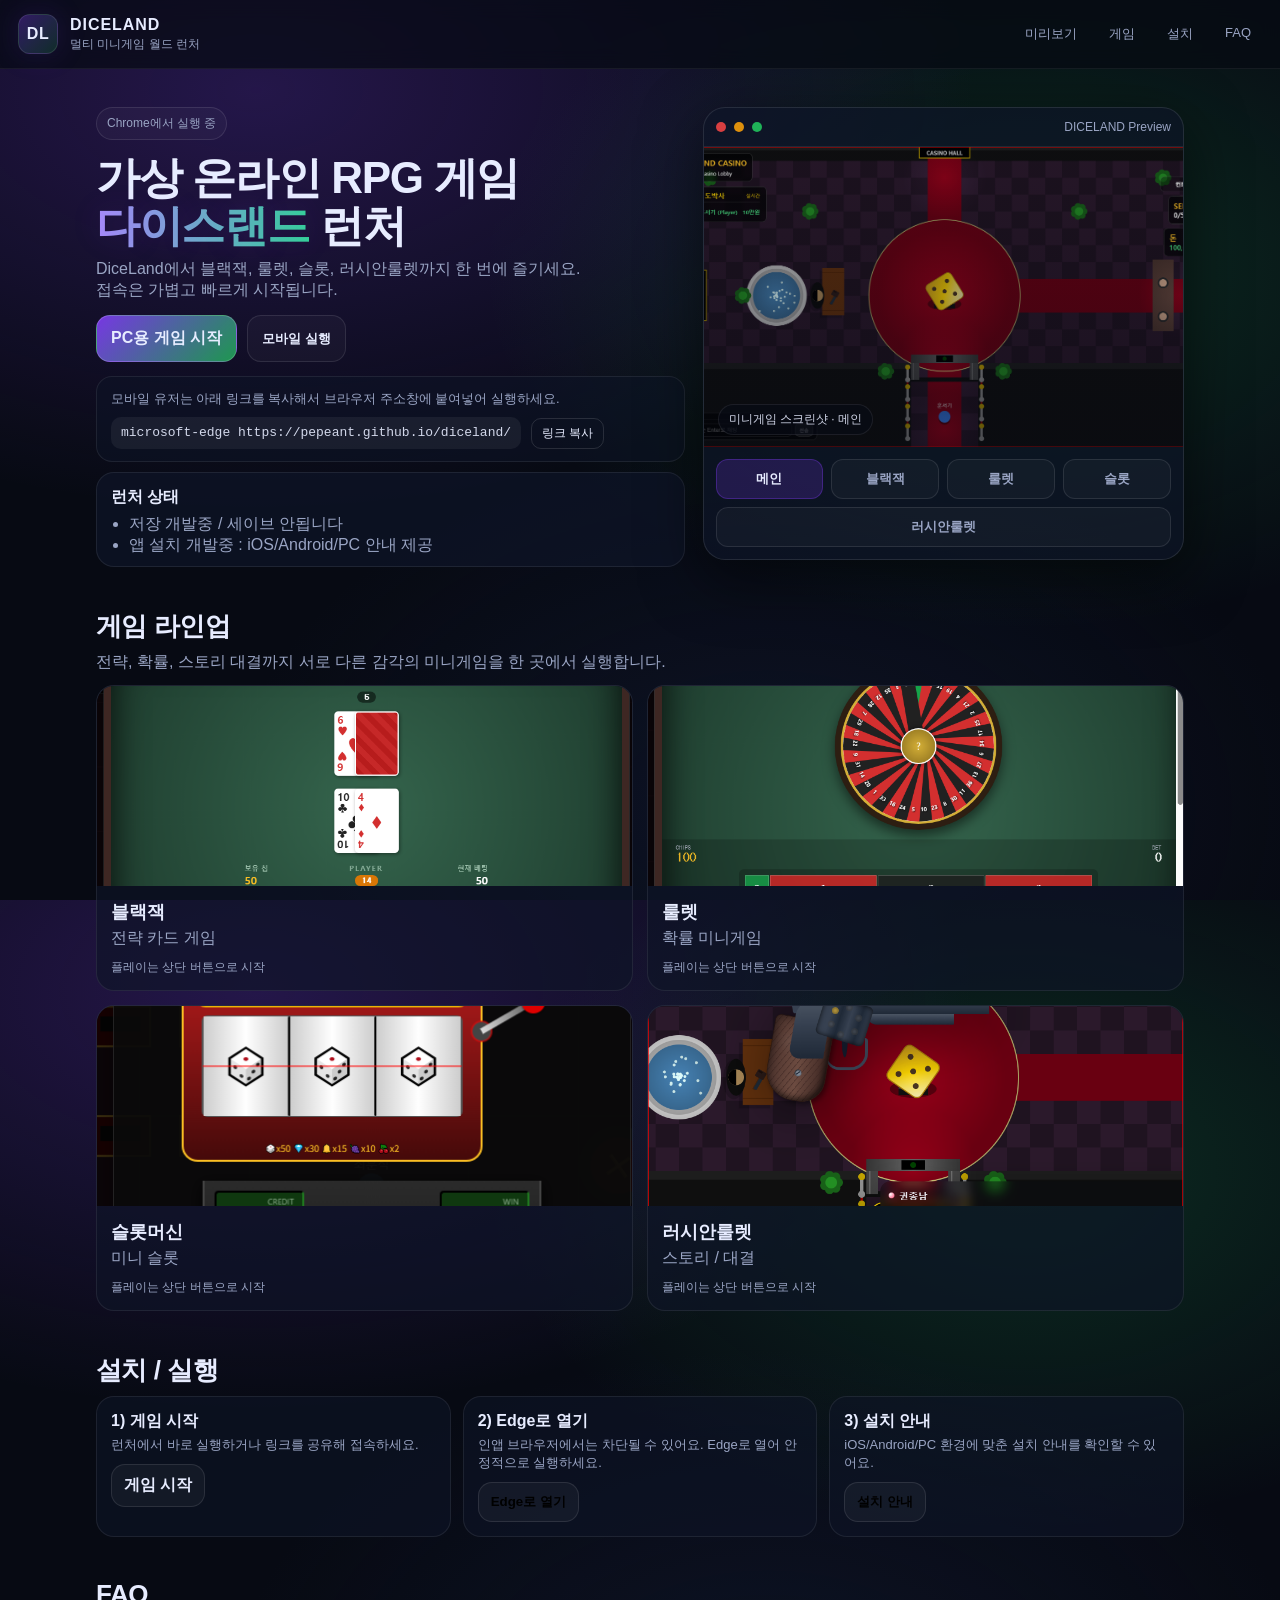
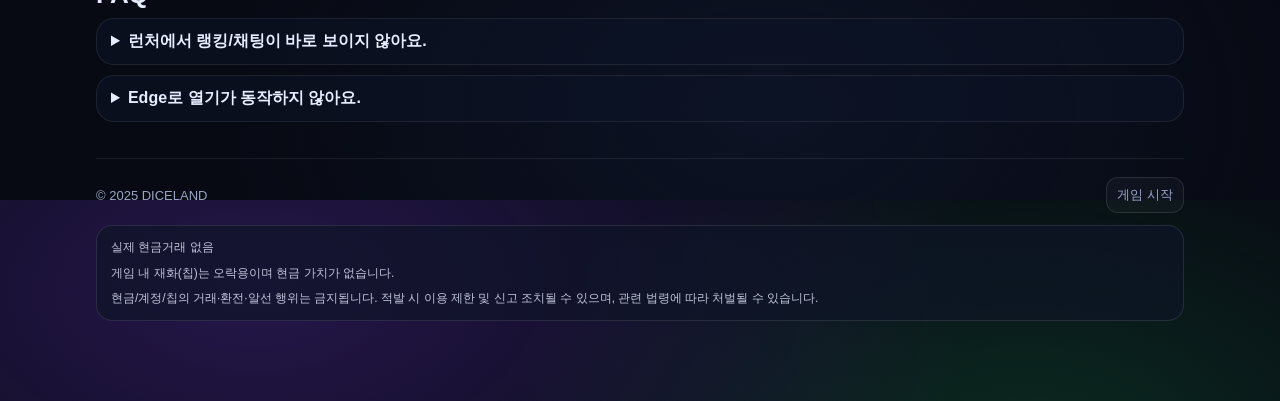
==== start/index.html @ db5bb05f "Add files via upload" ====
<!doctype html>
<html lang="ko">
<head>
  <meta charset="utf-8" />
  <meta name="viewport" content="width=device-width,initial-scale=1,viewport-fit=cover" />
  <title>DiceLand 공식 런처</title>
  <meta name="description" content="다이스랜드 가상 카지노 DiceLand 런처. 플레이/랭킹/채팅을 게임 안에서 즐기세요." />
  <meta property="og:title" content="DiceLand 공식 런처" />
  <meta property="og:description" content="다이스랜드 가상 카지노 DiceLand 런처. 앱처럼 바로 실행하세요." />
  <meta property="og:image" content="./assets/Mainscreen.PNG" />
  <link rel="stylesheet" href="./launcher.css" />
</head>
<body>
  <header class="top">
    <div class="brand">
      <div class="logo" aria-hidden="true">DL</div>
      <div class="title">
        <div class="name">DICELAND</div>
        <div class="tag">멀티 미니게임 월드 런처</div>
      </div>
    </div>

    <nav class="nav">
      <a href="#preview" class="navLink">미리보기</a>
      <a href="#games" class="navLink">게임</a>
      <a href="#install" class="navLink">설치</a>
      <a href="#faq" class="navLink">FAQ</a>
    </nav>
  </header>

  <main class="wrap">
    <section class="hero" id="preview">
      <div class="heroText">
        <div class="pill" id="envPill">브라우저 환경 확인 중...</div>
        <h1 class="h1">
          가상 온라인 RPG 게임<br />
           <span class="glow">다이스랜드</span> 런처
        </h1>
        <p class="sub">
          DiceLand에서 블랙잭, 룰렛, 슬롯, 러시안룰렛까지 한 번에 즐기세요.
          접속은 가볍고 빠르게 시작됩니다.
        </p>

        <div class="btnRow">
          <a class="btn primary" id="btnPc" href="https://pepeant.github.io/diceland/" rel="noopener">
            PC용 게임 시작
          </a>

          <button class="btn secondary" id="btnMobile" type="button">
            모바일 실행
          </button>
        </div>

        <div class="linkGuide">
          모바일 유저는 아래 링크를 복사해서
          브라우저 주소창에 붙여넣어 실행하세요.
          <div class="linkRow">
            <span class="gameLink">microsoft-edge https://pepeant.github.io/diceland/</span>
            <button class="linkCopy" id="btnCopy" type="button">링크 복사</button>
          </div>
        </div>

        <div class="note">
          <div class="noteTitle">런처 상태</div>
          <ul class="noteList">
            <li>저장    개발중 / 세이브 안됩니다 </li>
            <li>앱 설치 개발중 : iOS/Android/PC 안내 제공</li>
          </ul>
        </div>
      </div>

      <div class="heroCard" aria-label="DiceLand 미리보기">
        <div class="cardTop">
          <div class="dot red"></div>
          <div class="dot yellow"></div>
          <div class="dot green"></div>
          <div class="cardTitle">DICELAND Preview</div>
        </div>

        <div class="shot">
          <img id="heroShot" src="./assets/Mainscreen.PNG" alt="DiceLand 메인 화면" />
          <div class="shotOverlay"></div>
          <div class="shotCaption" id="shotCaption">미니게임 스크린샷 · 메인</div>
        </div>

        <div class="shotTabs" id="shotTabs">
          <button class="tab active" data-shot="main" type="button">메인</button>
          <button class="tab" data-shot="blackjack" type="button">블랙잭</button>
          <button class="tab" data-shot="roulette" type="button">룰렛</button>
          <button class="tab" data-shot="slot" type="button">슬롯</button>
          <button class="tab" data-shot="russian" type="button">러시안룰렛</button>
        </div>
      </div>
    </section>

    <section id="games" class="section">
      <h2 class="h2">게임 라인업</h2>
      <p class="p">전략, 확률, 스토리 대결까지 서로 다른 감각의 미니게임을 한 곳에서 실행합니다.</p>

      <div class="gameGrid">
        <article class="gameCard">
          <img src="./assets/game1.PNG" alt="블랙잭 스크린샷" />
          <div class="gameBody">
            <div class="gameTitle">블랙잭</div>
            <div class="gameDesc">전략 카드 게임</div>
            <div class="gameHint">플레이는 상단 버튼으로 시작</div>
          </div>
        </article>

        <article class="gameCard">
          <img src="./assets/game2.PNG" alt="룰렛 스크린샷" />
          <div class="gameBody">
            <div class="gameTitle">룰렛</div>
            <div class="gameDesc">확률 미니게임</div>
            <div class="gameHint">플레이는 상단 버튼으로 시작</div>
          </div>
        </article>

        <article class="gameCard">
          <img src="./assets/game3.PNG" alt="슬롯머신 스크린샷" />
          <div class="gameBody">
            <div class="gameTitle">슬롯머신</div>
            <div class="gameDesc">미니 슬롯</div>
            <div class="gameHint">플레이는 상단 버튼으로 시작</div>
          </div>
        </article>

        <article class="gameCard">
          <img src="./assets/game4.PNG" alt="러시안룰렛 스크린샷" />
          <div class="gameBody">
            <div class="gameTitle">러시안룰렛</div>
            <div class="gameDesc">스토리 / 대결</div>
            <div class="gameHint">플레이는 상단 버튼으로 시작</div>
          </div>
        </article>
      </div>
    </section>

    <section id="install" class="section">
      <h2 class="h2">설치 / 실행</h2>

      <div class="cards">
        <div class="miniCard">
          <div class="miniTitle">1) 게임 시작</div>
          <div class="miniText">런처에서 바로 실행하거나 링크를 공유해 접속하세요.</div>
          <a class="miniBtn" href="microsoft-edge https://pepeant.github.io/diceland/" rel="noopener">게임 시작</a>
        </div>

        <div class="miniCard">
          <div class="miniTitle">2) Edge로 열기</div>
          <div class="miniText">인앱 브라우저에서는 차단될 수 있어요. Edge로 열어 안정적으로 실행하세요.</div>
          <button class="miniBtn" id="btnEdge2" type="button">Edge로 열기</button>
        </div>

        <div class="miniCard">
          <div class="miniTitle">3) 설치 안내</div>
          <div class="miniText">iOS/Android/PC 환경에 맞춘 설치 안내를 확인할 수 있어요.</div>
          <button class="miniBtn" id="btnInstall2" type="button">설치 안내</button>
        </div>
      </div>
    </section>

    <section id="faq" class="section">
      <h2 class="h2">FAQ</h2>

      <details class="faq">
        <summary>런처에서 랭킹/채팅이 바로 보이지 않아요.</summary>
        <div class="faqBody">
          런처는 설치/실행/홍보용 페이지입니다. 실시간 기능은 별도 서버 연동이 필요해
          지금은 정적 문구로만 제공되고, 실제 접속은 게임 안에서 진행됩니다.
        </div>
      </details>

      <details class="faq">
        <summary>Edge로 열기가 동작하지 않아요.</summary>
        <div class="faqBody">
          일부 인앱 브라우저에서는 <code>microsoft-edge:</code> 호출이 차단될 수 있습니다.
          이런 경우 우측 상단 메뉴에서 "브라우저에서 열기"를 사용해 주세요.
        </div>
      </details>
    </section>

    <footer class="footer">
      <div class="footerRow">
        <span>© 2025 DICELAND</span>
        <a class="footerLink" href="microsoft-edge https://pepeant.github.io/diceland/" rel="noopener">게임 시작</a>
      </div>
      <div class="footerNotice">
        <p>실제 현금거래 없음</p>
        <p>게임 내 재화(칩)는 오락용이며 현금 가치가 없습니다.</p>
        <p>현금/계정/칩의 거래·환전·알선 행위는 금지됩니다. 적발 시 이용 제한 및 신고 조치될 수 있으며, 관련 법령에 따라 처벌될 수 있습니다.</p>
      </div>
    </footer>
  </main>

  <div id="toast" class="toast" role="status" aria-live="polite"></div>

  <div id="modalWrap" class="modalWrap hidden" aria-hidden="true">
    <div class="modal">
      <div class="modalHead">
        <div class="modalTitle">설치 안내</div>
        <button id="btnCloseModal" class="xBtn" type="button" aria-label="닫기">닫기</button>
      </div>
      <div class="modalBody" id="installBody"></div>
      <div class="modalFoot">
        <button id="btnCopy2" class="btn secondary" type="button">링크 복사</button>
        <a class="btn primary" href="microsoft-edge https://pepeant.github.io/diceland/" rel="noopener">게임 시작</a>
      </div>
    </div>
    <div class="backdrop" id="backdrop"></div>
  </div>

  <script src="./launcher.js"></script>
</body>
</html>
---- start/launcher.css ----
:root{
  --bg:#070a13;
  --panel:#0f1526;
  --panel-strong:#121a33;
  --line:#1f2a44;
  --text:#e7ecff;
  --muted:#9aa5c4;
  --accent:#7c3aed;
  --accent2:#22c55e;
  --shadow: 0 18px 60px rgba(0,0,0,.55);
}

*{ box-sizing:border-box; }
html,body{ height:100%; }
body{
  margin:0;
  color:var(--text);
  background:
    radial-gradient(1200px 700px at 20% 10%, rgba(124,58,237,.25), transparent 60%),
    radial-gradient(900px 600px at 80% 30%, rgba(34,197,94,.18), transparent 60%),
    radial-gradient(900px 600px at 60% 90%, rgba(24,35,70,.35), transparent 60%),
    var(--bg);
  font-family: "Pretendard", "Noto Sans KR", "Apple SD Gothic Neo", "Malgun Gothic", "Segoe UI", sans-serif;
  overflow-x:hidden;
}

a{ color:inherit; text-decoration:none; }
code{ background: rgba(255,255,255,.06); padding: 2px 6px; border-radius: 6px; }

.top{
  position: sticky;
  top:0;
  z-index: 10;
  backdrop-filter: blur(10px);
  background: rgba(7,10,19,.70);
  border-bottom: 1px solid rgba(255,255,255,.06);
  display:flex;
  align-items:center;
  justify-content:space-between;
  padding: 14px 18px;
}

.brand{ display:flex; align-items:center; gap:12px; }
.logo{
  width:40px; height:40px;
  display:grid; place-items:center;
  border-radius: 12px;
  background: linear-gradient(135deg, rgba(124,58,237,.35), rgba(34,197,94,.18));
  border:1px solid rgba(255,255,255,.10);
  box-shadow: 0 0 30px rgba(124,58,237,.15);
  font-size: 16px;
  font-weight: 900;
  letter-spacing: .04em;
}
.name{ font-weight: 900; letter-spacing: .06em; }
.tag{ color: var(--muted); font-size: 12px; margin-top:2px; }

.nav{ display:flex; gap:10px; }
.navLink{
  font-size: 13px;
  color: var(--muted);
  padding: 8px 10px;
  border-radius: 10px;
  border:1px solid transparent;
}
.navLink:hover{
  color: var(--text);
  border-color: rgba(255,255,255,.10);
  background: rgba(255,255,255,.04);
}

.wrap{
  max-width: 1120px;
  margin: 0 auto;
  padding: 22px 16px calc(80px + env(safe-area-inset-bottom));
}

.hero{
  display:grid;
  grid-template-columns: 1.1fr .9fr;
  gap: 18px;
  align-items: start;
  margin-top: 16px;
}
@media (max-width: 980px){
  .hero{ grid-template-columns: 1fr; }
  .nav{ display:none; }
}

.pill{
  display:inline-block;
  padding: 7px 10px;
  border-radius: 999px;
  font-size: 12px;
  color: var(--muted);
  border: 1px solid rgba(255,255,255,.10);
  background: rgba(255,255,255,.03);
}

.h1{
  margin: 14px 0 10px;
  font-size: 44px;
  line-height: 1.08;
  letter-spacing: -0.03em;
}
@media (max-width: 520px){
  .h1{ font-size: 34px; }
}

.glow{
  background: linear-gradient(90deg, #a78bfa, #34d399);
  -webkit-background-clip: text;
  background-clip: text;
  color: transparent;
  text-shadow: 0 0 30px rgba(124,58,237,.18);
}

.sub{ margin: 0 0 14px; color: var(--muted); max-width: 56ch; }

.btnRow{
  display:flex;
  flex-wrap: wrap;
  gap: 10px;
  margin: 14px 0 14px;
}

.linkGuide{
  margin: 8px 0 10px;
  color: var(--muted);
  font-size: 13px;
  line-height: 1.55;
  background: rgba(14,20,39,.55);
  border: 1px solid rgba(255,255,255,.08);
  border-radius: 16px;
  padding: 12px 14px;
}
.linkRow{
  margin-top: 8px;
  display:flex;
  flex-wrap: wrap;
  gap: 10px;
  align-items:center;
}
.gameLink{
  font-family: "JetBrains Mono", "Cascadia Code", "Consolas", monospace;
  color: rgba(231,236,255,.9);
  background: rgba(255,255,255,.06);
  padding: 6px 10px;
  border-radius: 10px;
}
.linkCopy{
  border: 1px solid rgba(255,255,255,.12);
  background: transparent;
  color: var(--text);
  padding: 6px 10px;
  border-radius: 10px;
  font-size: 12px;
  cursor:pointer;
}

.btn{
  border: 1px solid rgba(255,255,255,.10);
  background: rgba(255,255,255,.04);
  color: var(--text);
  padding: 12px 14px;
  border-radius: 14px;
  font-weight: 700;
  cursor: pointer;
  display:inline-flex;
  align-items:center;
  justify-content:center;
  gap: 8px;
  transition: transform .08s ease, background .15s ease, border-color .15s ease;
}
.btn:hover{ background: rgba(255,255,255,.07); border-color: rgba(255,255,255,.14); }
.btn:active{ transform: translateY(1px); }
.btn.primary{
  background: linear-gradient(135deg, rgba(124,58,237,.95), rgba(34,197,94,.75));
  border-color: rgba(255,255,255,.18);
}
.btn.primary:hover{ filter: brightness(1.05); }
.btn.secondary{
  background: rgba(255,255,255,.03);
}
.btn.ghost{
  background: transparent;
}

.note{
  margin-top: 10px;
  background: rgba(14,20,39,.75);
  border: 1px solid rgba(255,255,255,.08);
  border-radius: 18px;
  padding: 14px 14px 10px;
}
.noteTitle{ font-weight: 800; margin-bottom: 6px; }
.noteList{ margin: 0; padding-left: 18px; color: var(--muted); }

.heroCard{
  background: rgba(14,20,39,.70);
  border: 1px solid rgba(255,255,255,.10);
  border-radius: 22px;
  box-shadow: var(--shadow);
  overflow:hidden;
}
.cardTop{
  display:flex;
  align-items:center;
  gap:8px;
  padding: 12px 12px;
  border-bottom: 1px solid rgba(255,255,255,.08);
}
.dot{ width:10px; height:10px; border-radius: 50%; opacity:.9; }
.dot.red{ background:#ef4444; }
.dot.yellow{ background:#f59e0b; }
.dot.green{ background:#22c55e; }
.cardTitle{ margin-left:auto; color: var(--muted); font-size: 12px; }

.shot{
  position:relative;
  aspect-ratio: 16 / 10;
  background: rgba(0,0,0,.25);
  display:grid;
  place-items:center;
}
.shot img{
  width:100%;
  height:100%;
  object-fit: cover;
  display:block;
}
.shotOverlay{
  position:absolute;
  inset:0;
  background: linear-gradient(180deg, rgba(5,8,18,.15), rgba(5,8,18,.45));
  pointer-events:none;
}
.shotCaption{
  position:absolute;
  left:14px;
  bottom:12px;
  font-size: 12px;
  color: rgba(231,236,255,.9);
  background: rgba(9,12,22,.65);
  border: 1px solid rgba(255,255,255,.08);
  padding: 6px 10px;
  border-radius: 999px;
}

.shotTabs{
  display:flex;
  flex-wrap: wrap;
  gap: 8px;
  padding: 12px;
}
.tab{
  flex:1 1 100px;
  border-radius: 12px;
  padding: 10px 0;
  border: 1px solid rgba(255,255,255,.10);
  background: rgba(255,255,255,.03);
  color: var(--muted);
  font-weight: 800;
  cursor:pointer;
}
.tab.active{
  color: var(--text);
  background: rgba(124,58,237,.20);
  border-color: rgba(124,58,237,.35);
}

.section{
  margin-top: 34px;
  padding-top: 8px;
}
.h2{ margin: 0 0 8px; font-size: 26px; letter-spacing: -0.02em; }
.p{ margin: 0 0 12px; color: var(--muted); }

.gameGrid{
  display:grid;
  grid-template-columns: repeat(2, 1fr);
  gap: 14px;
}
@media (max-width: 860px){ .gameGrid{ grid-template-columns: 1fr; } }

.gameCard{
  background: rgba(14,20,39,.65);
  border: 1px solid rgba(255,255,255,.08);
  border-radius: 18px;
  overflow:hidden;
  display:grid;
  grid-template-columns: 1fr;
}
.gameCard img{
  width:100%;
  height: 200px;
  object-fit: cover;
  display:block;
}
.gameBody{ padding: 14px; }
.gameTitle{ font-weight: 900; font-size: 18px; }
.gameDesc{ color: var(--muted); margin-top: 4px; }
.gameHint{
  margin-top: 10px;
  color: var(--muted);
  font-size: 12px;
}

.cards{
  display:grid;
  grid-template-columns: repeat(3, 1fr);
  gap: 12px;
}
@media (max-width: 980px){ .cards{ grid-template-columns: 1fr; } }

.miniCard{
  background: rgba(14,20,39,.60);
  border: 1px solid rgba(255,255,255,.08);
  border-radius: 18px;
  padding: 14px;
}
.miniTitle{ font-weight: 900; margin-bottom: 4px; }
.miniText{ color: var(--muted); font-size: 13px; margin-bottom: 10px; }
.miniBtn{
  display:inline-flex;
  align-items:center;
  justify-content:center;
  padding: 10px 12px;
  border-radius: 14px;
  border: 1px solid rgba(255,255,255,.10);
  background: rgba(255,255,255,.04);
  font-weight: 800;
  cursor:pointer;
}
.miniBtn:hover{ background: rgba(255,255,255,.07); }

.faq{
  background: rgba(14,20,39,.55);
  border: 1px solid rgba(255,255,255,.08);
  border-radius: 18px;
  padding: 12px 14px;
  margin-bottom: 10px;
}
.faq > summary{
  cursor:pointer;
  font-weight: 900;
}
.faqBody{ color: var(--muted); margin-top: 10px; line-height: 1.55; }

.footer{
  margin-top: 36px;
  padding-top: 18px;
  border-top: 1px solid rgba(255,255,255,.08);
  color: var(--muted);
}
.footerRow{
  display:flex;
  flex-wrap: wrap;
  align-items:center;
  justify-content:space-between;
  gap: 10px;
  font-size: 13px;
}
.footerFine{
  color: rgba(231,236,255,.7);
}
.footerLink{
  padding: 8px 10px;
  border-radius: 12px;
  border: 1px solid rgba(255,255,255,.10);
  background: rgba(255,255,255,.03);
}
.footerNotice{
  margin-top: 12px;
  padding: 12px 14px;
  background: rgba(14,20,39,.65);
  border: 1px solid rgba(255,255,255,.10);
  border-radius: 16px;
  font-size: 12px;
  line-height: 1.6;
  color: rgba(231,236,255,.82);
}
.footerNotice p{
  margin: 0 0 6px;
}
.footerNotice p:last-child{
  margin-bottom: 0;
}

.toast{
  position: fixed;
  left: 50%;
  bottom: calc(18px + env(safe-area-inset-bottom));
  transform: translateX(-50%);
  background: rgba(0,0,0,.78);
  border: 1px solid rgba(255,255,255,.12);
  color: var(--text);
  padding: 10px 12px;
  border-radius: 14px;
  box-shadow: var(--shadow);
  opacity: 0;
  pointer-events:none;
  transition: opacity .18s ease, transform .18s ease;
  max-width: min(520px, calc(100% - 24px));
  text-align:center;
  font-size: 13px;
}
.toast.show{
  opacity: 1;
  transform: translateX(-50%) translateY(-2px);
}

.modalWrap{
  position: fixed;
  inset:0;
  z-index: 50;
  display:grid;
  place-items:center;
  padding: 14px;
}
.modalWrap.hidden{ display:none; }
.backdrop{
  position:absolute;
  inset:0;
  background: rgba(0,0,0,.65);
}
.modal{
  position: relative;
  z-index: 1;
  width: min(720px, 100%);
  background: rgba(14,20,39,.92);
  border: 1px solid rgba(255,255,255,.12);
  border-radius: 20px;
  box-shadow: var(--shadow);
  overflow:hidden;
}
.modalHead{
  display:flex;
  align-items:center;
  justify-content:space-between;
  padding: 14px 14px;
  border-bottom: 1px solid rgba(255,255,255,.08);
}
.modalTitle{ font-weight: 900; }
.xBtn{
  border:1px solid rgba(255,255,255,.12);
  background: rgba(255,255,255,.04);
  color: var(--text);
  border-radius: 12px;
  padding: 8px 10px;
  cursor:pointer;
}
.modalBody{
  padding: 14px;
  color: var(--muted);
  line-height: 1.6;
}
.modalBody b{ color: var(--text); }
.modalBody ol{ margin: 10px 0 0 18px; }
.modalFoot{
  padding: 12px 14px 14px;
  display:flex;
  gap: 10px;
  justify-content:flex-end;
  border-top: 1px solid rgba(255,255,255,.08);
}
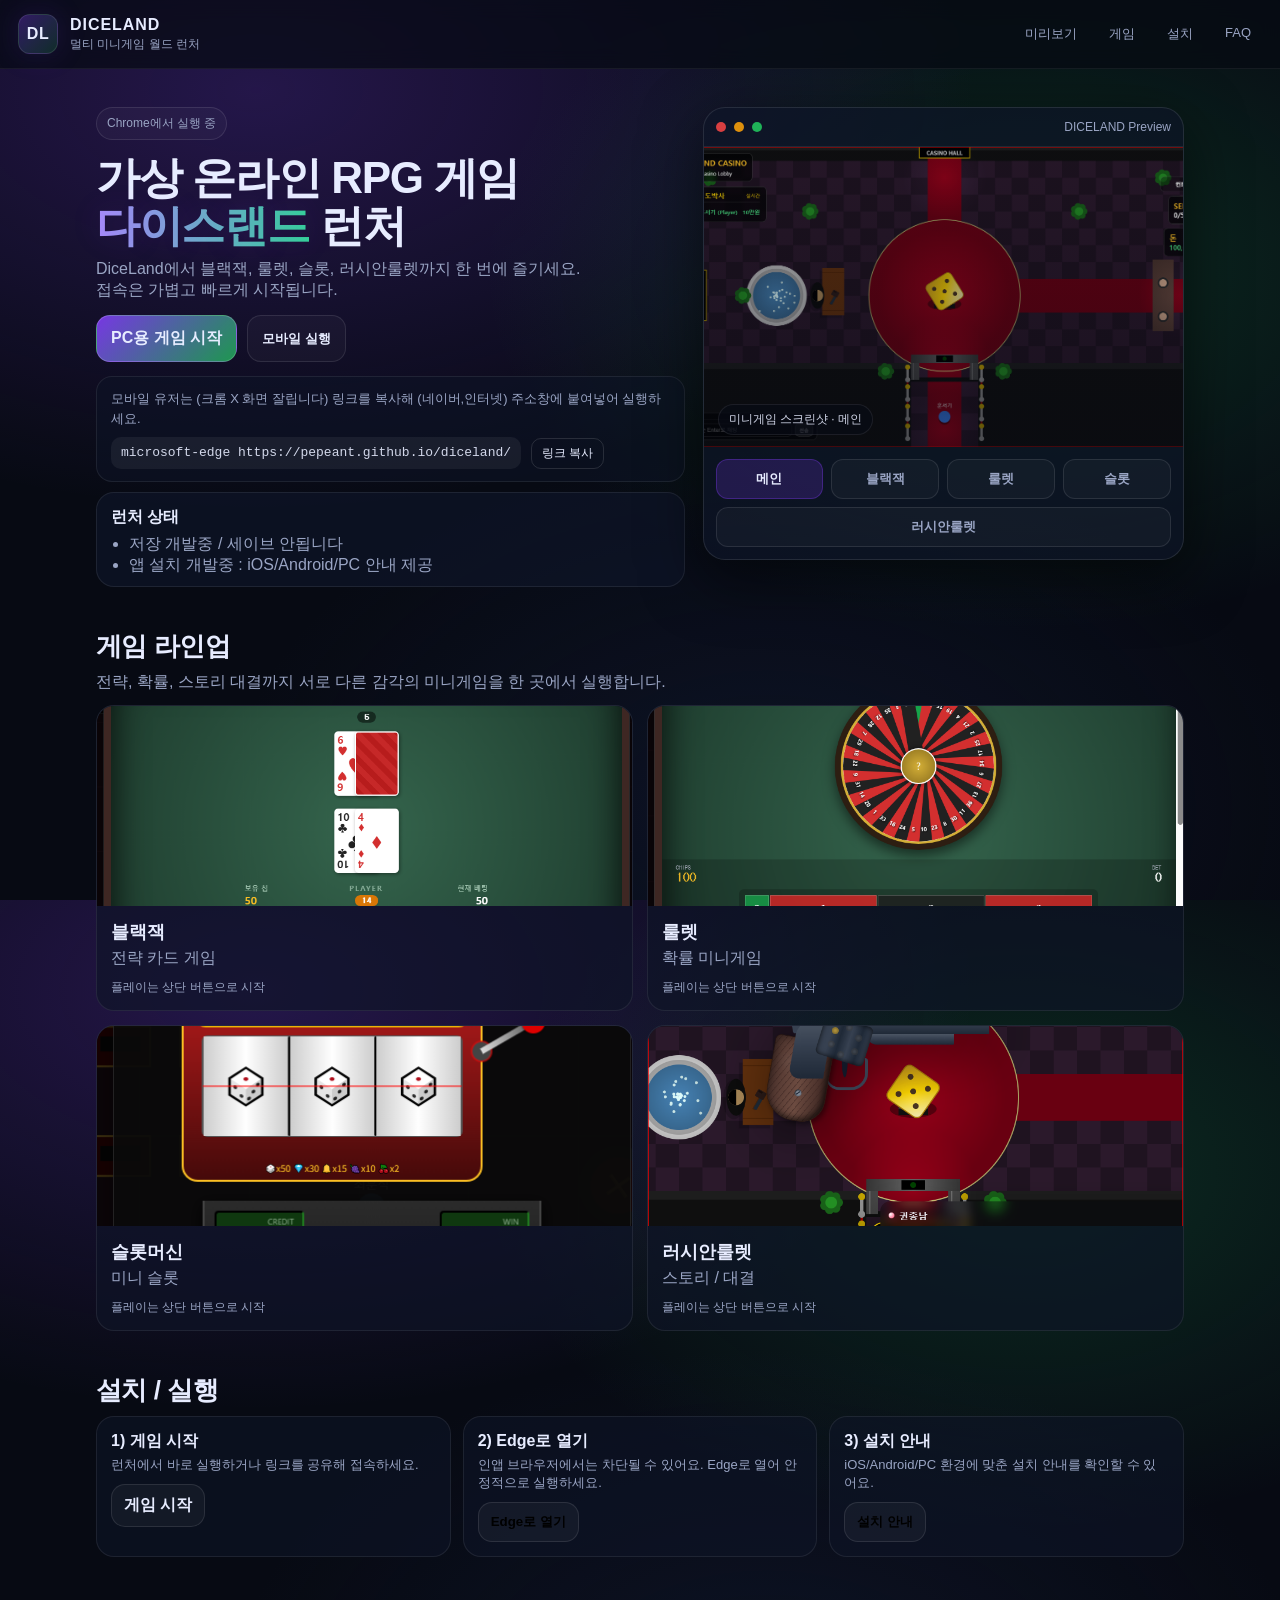
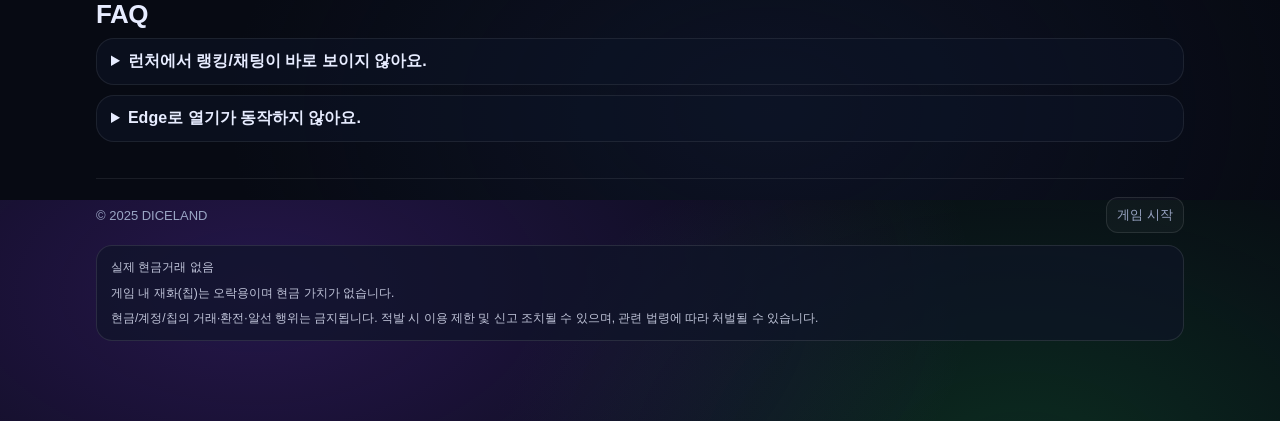
==== commit 91dd1165: "Update index.html" ====
--- a/start/index.html
+++ b/start/index.html
@@ -52,8 +52,8 @@
         </div>
 
         <div class="linkGuide">
-          모바일 유저는 아래 링크를 복사해서
-          브라우저 주소창에 붙여넣어 실행하세요.
+          모바일 유저는 (크롬 X 화면 잘립니다) 
+          링크를 복사해 (네이버,인터넷) 주소창에 붙여넣어 실행하세요.
           <div class="linkRow">
             <span class="gameLink">microsoft-edge https://pepeant.github.io/diceland/</span>
             <button class="linkCopy" id="btnCopy" type="button">링크 복사</button>
